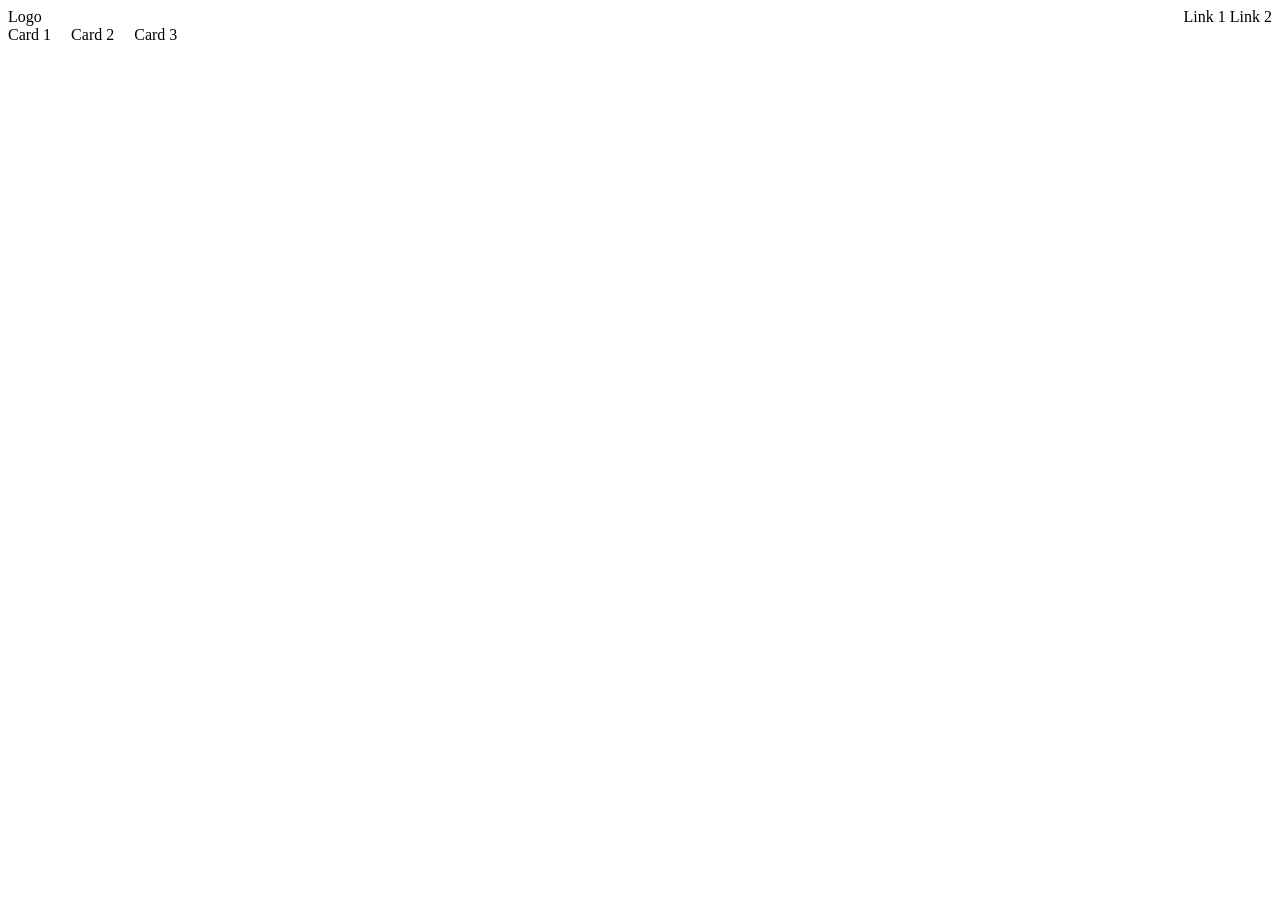
==== ex00/index.html @ 1c477c6d "Complete Project 02 exercises" ====
<!DOCTYPE html>
<html lang="en">
<head>
  <meta charset="UTF-8">
  <title>Exercise 00 - Flexbox</title>
  <link rel="stylesheet" href="style.css">
</head>
<body>

  <nav class="nav-container">
    <div class="logo">Logo</div>
    <div class="nav-links">
      <span>Link 1</span>
      <span>Link 2</span>
    </div>
  </nav>

  <main class="card-container">
    <div class="card">Card 1</div>
    <div class="card">Card 2</div>
    <div class="card">Card 3</div>
  </main>

</body>
</html>
---- ex00/style.css ----
.nav-container {
  display: flex;
  justify-content: space-between;
  align-items: center;
}

.card-container {
  display: flex;
  flex-direction: row;
  flex-wrap: wrap;
  gap: 20px;
}
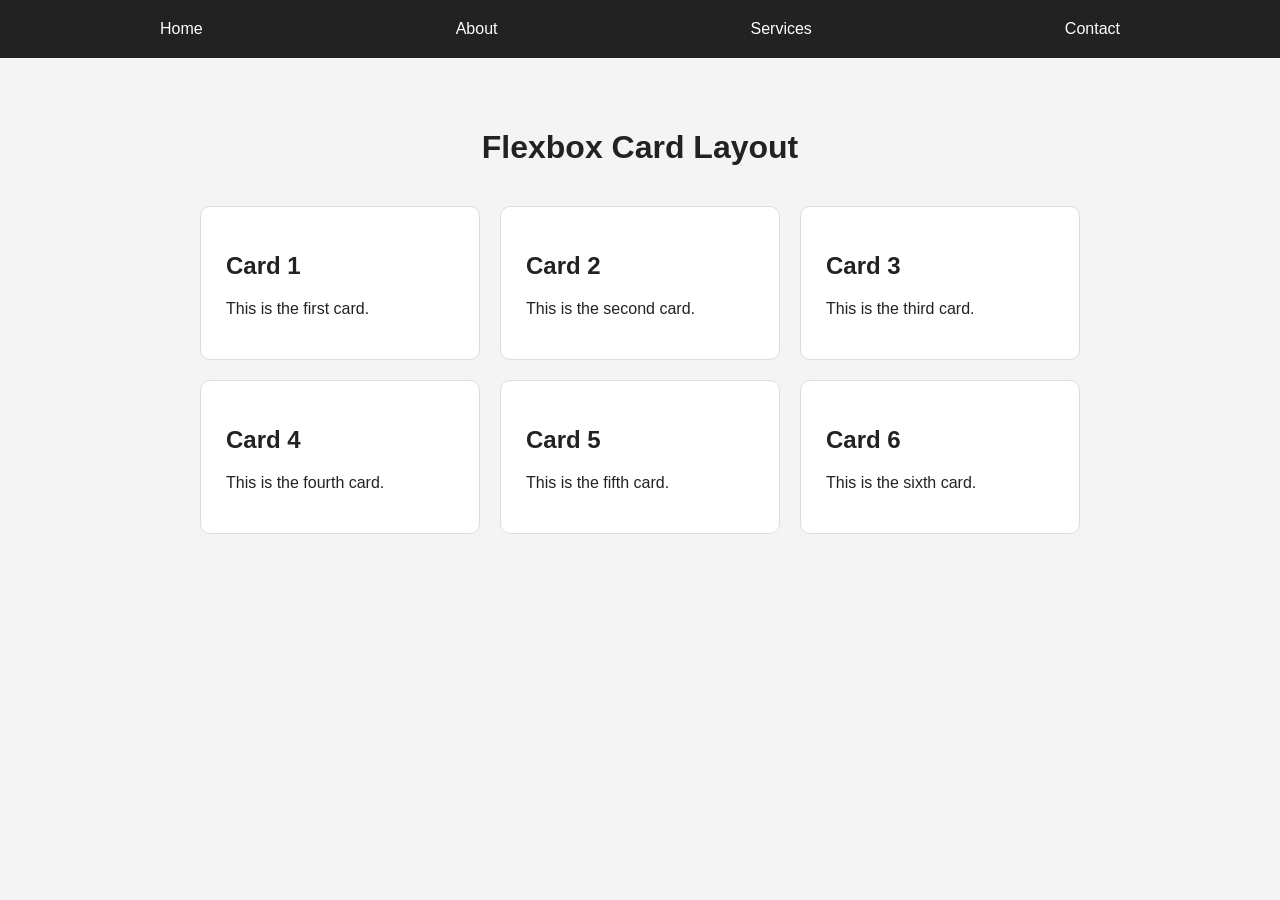
==== commit a65e1684: "Update CSS exercises" ====
--- a/ex00/index.html
+++ b/ex00/index.html
@@ -1,25 +1,57 @@
 <!DOCTYPE html>
 <html lang="en">
 <head>
-  <meta charset="UTF-8">
-  <title>Exercise 00 - Flexbox</title>
-  <link rel="stylesheet" href="style.css">
+    <meta charset="UTF-8">
+    <meta name="viewport" content="width=device-width, initial-scale=1.0">
+    <title>Flexbox Layout</title>
+    <link rel="stylesheet" href="style.css">
 </head>
 <body>
 
-  <nav class="nav-container">
-    <div class="logo">Logo</div>
-    <div class="nav-links">
-      <span>Link 1</span>
-      <span>Link 2</span>
-    </div>
-  </nav>
+    <nav>
+        <div class="nav-container">
+            <a href="#">Home</a>
+            <a href="#">About</a>
+            <a href="#">Services</a>
+            <a href="#">Contact</a>
+        </div>
+    </nav>
 
-  <main class="card-container">
-    <div class="card">Card 1</div>
-    <div class="card">Card 2</div>
-    <div class="card">Card 3</div>
-  </main>
+    <main>
+        <h1>Flexbox Card Layout</h1>
+
+        <div class="card-container">
+            <div class="card">
+                <h2>Card 1</h2>
+                <p>This is the first card.</p>
+            </div>
+
+            <div class="card">
+                <h2>Card 2</h2>
+                <p>This is the second card.</p>
+            </div>
+
+            <div class="card">
+                <h2>Card 3</h2>
+                <p>This is the third card.</p>
+            </div>
+
+            <div class="card">
+                <h2>Card 4</h2>
+                <p>This is the fourth card.</p>
+            </div>
+
+            <div class="card">
+                <h2>Card 5</h2>
+                <p>This is the fifth card.</p>
+            </div>
+
+            <div class="card">
+                <h2>Card 6</h2>
+                <p>This is the sixth card.</p>
+            </div>
+        </div>
+    </main>
 
 </body>
 </html>
--- a/ex00/style.css
+++ b/ex00/style.css
@@ -1,12 +1,55 @@
+* {
+    box-sizing: border-box;
+}
+
+body {
+    margin: 0;
+    font-family: Arial, sans-serif;
+    background-color: #f4f4f4;
+    color: #222;
+}
+
+nav {
+    background-color: #222;
+}
+
 .nav-container {
-  display: flex;
-  justify-content: space-between;
-  align-items: center;
+    display: flex;
+    justify-content: space-between;
+    align-items: center;
+    max-width: 1000px;
+    margin: 0 auto;
+    padding: 20px;
+}
+
+.nav-container a {
+    color: white;
+    text-decoration: none;
+}
+
+main {
+    max-width: 1000px;
+    margin: 0 auto;
+    padding: 50px 20px;
+}
+
+h1 {
+    text-align: center;
+    margin-bottom: 40px;
 }
 
 .card-container {
-  display: flex;
-  flex-direction: row;
-  flex-wrap: wrap;
-  gap: 20px;
+    display: flex;
+    flex-direction: row;
+    flex-wrap: wrap;
+    gap: 20px;
+    justify-content: center;
 }
+
+.card {
+    width: 280px;
+    padding: 25px;
+    background-color: white;
+    border: 1px solid #ddd;
+    border-radius: 10px;
+}
